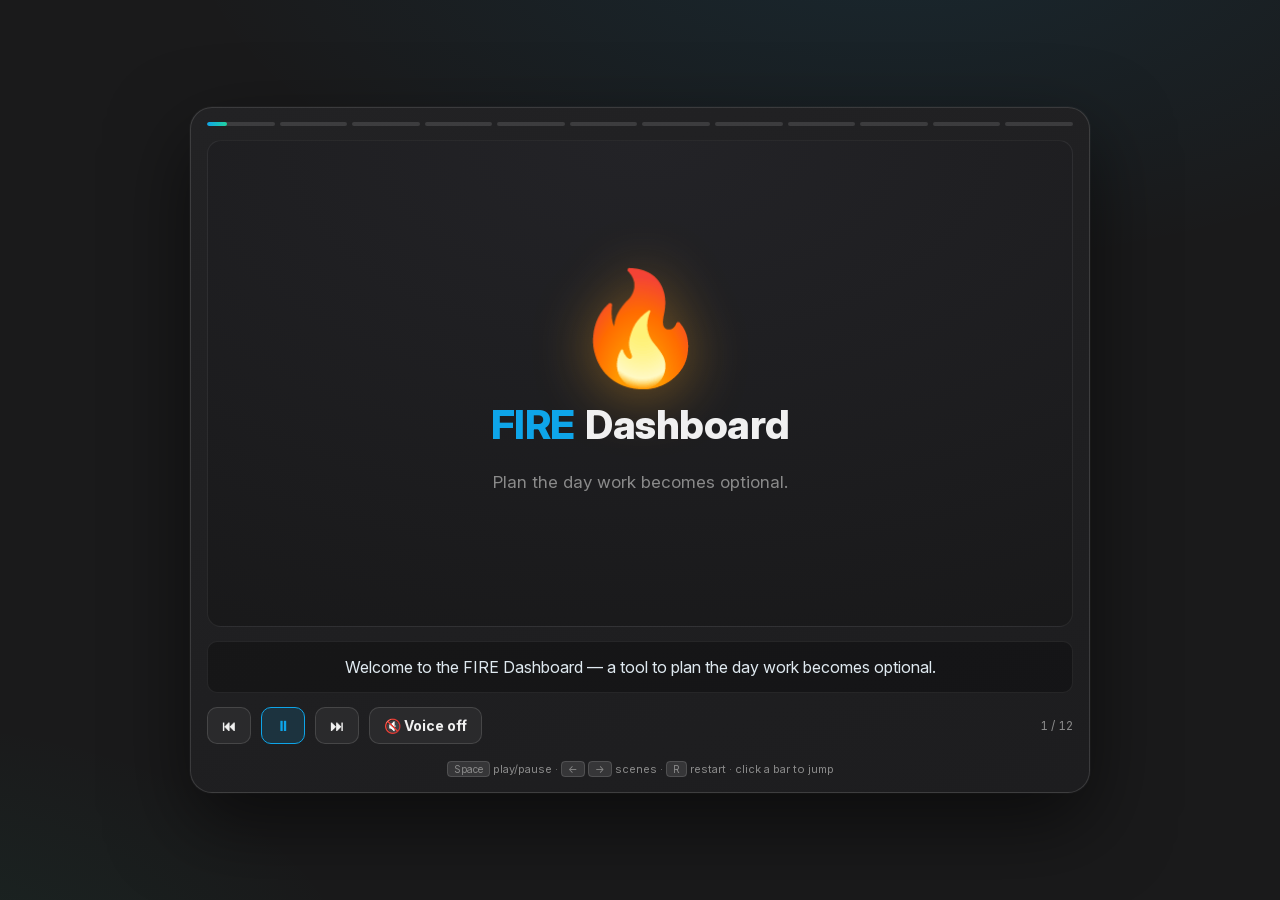
==== explainer.html @ 1a1f1760 "feat: add self-contained explainer video (explainer.html) Auto-playing, narrated walkthrough of the " ====
<!DOCTYPE html>
<html lang="en">
<head>
<meta charset="UTF-8" />
<meta name="viewport" content="width=device-width, initial-scale=1.0" />
<meta http-equiv="Content-Security-Policy"
      content="default-src 'self'; script-src 'self' 'unsafe-inline'; style-src 'self' 'unsafe-inline'; font-src 'self'; img-src 'self' data:; object-src 'none'; base-uri 'self'" />
<title>🔥 FIRE Dashboard — Explainer</title>
<style>
/* ============================================================
   FIRE Dashboard — Explainer "Video"
   Self-contained: no build, no CDN, no network. Open directly.
   ============================================================ */
@font-face {
  font-family: "Inter";
  src: url("fonts/InterVariable.woff2") format("woff2");
  font-weight: 100 900;
  font-display: swap;
}

:root{
  --bg:#1a1a1b; --panel:#222224; --panel-alt:#2a2a2c; --track:#363638;
  --text:#f0f0f0; --muted:#8a8a8a;
  --accent:#0ea5e9; --accent-dim:rgba(14,165,233,.15); --accent-glow:rgba(14,165,233,.30);
  --success:#22d3a0; --success-dim:rgba(34,211,160,.12);
  --warn:#f43f5e; --warn-dim:rgba(244,63,94,.12);
  --amber:#f5a524;
  --border:rgba(255,255,255,.07); --border-hi:rgba(255,255,255,.13);
  --sans:"Inter","Segoe UI",system-ui,-apple-system,sans-serif;
  --radius:14px;
}

*,*::before,*::after{box-sizing:border-box;margin:0;padding:0}
html,body{height:100%}
body{
  background:
    radial-gradient(1200px 600px at 70% -10%, rgba(14,165,233,.10), transparent 60%),
    radial-gradient(900px 500px at -10% 110%, rgba(34,211,160,.07), transparent 55%),
    var(--bg);
  color:var(--text); font-family:var(--sans);
  display:flex; align-items:center; justify-content:center;
  min-height:100vh; padding:24px;
  font-variant-numeric:tabular-nums;
}

/* ── Player shell ─────────────────────────────────────────── */
.player{
  width:min(900px,100%);
  background:linear-gradient(160deg,var(--panel) 0%,#1d1d1f 100%);
  border:1px solid var(--border-hi);
  border-radius:22px;
  box-shadow:0 30px 80px rgba(0,0,0,.55), 0 0 0 1px rgba(255,255,255,.03);
  overflow:hidden;
}

/* segmented story-style progress */
.segments{display:flex; gap:5px; padding:14px 16px 0}
.seg{flex:1; height:4px; border-radius:99px; background:rgba(255,255,255,.12); overflow:hidden; cursor:pointer}
.seg-fill{display:block; height:100%; width:0%; background:linear-gradient(90deg,var(--accent),var(--success)); border-radius:99px}

/* ── Stage ────────────────────────────────────────────────── */
.stage{
  position:relative;
  aspect-ratio:16/9;
  margin:14px 16px 0;
  border-radius:var(--radius);
  background:radial-gradient(120% 120% at 50% 0%, #232327 0%, #181819 100%);
  border:1px solid var(--border);
  overflow:hidden;
}
.scene{
  position:absolute; inset:0;
  display:flex; flex-direction:column; align-items:center; justify-content:center;
  gap:22px; padding:6% 8%;
  opacity:0; visibility:hidden;
  transition:opacity .5s ease;
  text-align:center;
}
.scene.active{opacity:1; visibility:visible}

.eyebrow{
  font-size:12px; font-weight:800; letter-spacing:3px; text-transform:uppercase;
  color:var(--accent);
}
.headline{font-size:clamp(22px,4.2vw,40px); font-weight:800; letter-spacing:-.5px; line-height:1.1}
.headline .hot{color:var(--accent)}
.headline .good{color:var(--success)}
.sub{font-size:clamp(13px,1.8vw,17px); color:var(--muted); max-width:34ch; line-height:1.55}

/* generic entrance animations (run only while scene is active) */
.scene.active .rise{animation:rise .7s cubic-bezier(.2,.7,.3,1) both}
.scene.active .rise.d1{animation-delay:.15s}
.scene.active .rise.d2{animation-delay:.32s}
.scene.active .rise.d3{animation-delay:.5s}
.scene.active .rise.d4{animation-delay:.68s}
.scene.active .pop{animation:pop .55s cubic-bezier(.34,1.56,.64,1) both}
.scene.active .fade{animation:fade .9s ease both}
@keyframes rise{from{opacity:0;transform:translateY(22px)}to{opacity:1;transform:none}}
@keyframes pop{from{opacity:0;transform:scale(.6)}to{opacity:1;transform:scale(1)}}
@keyframes fade{from{opacity:0}to{opacity:1}}

/* ── Title scene flame ─────────────────────────────────────── */
.flame{font-size:clamp(54px,12vw,110px); line-height:1; filter:drop-shadow(0 6px 30px rgba(245,165,36,.45))}
.scene.active .flame{animation:flicker 2.4s ease-in-out infinite}
@keyframes flicker{0%,100%{transform:translateY(0) rotate(-1deg) scale(1)}50%{transform:translateY(-5px) rotate(1.5deg) scale(1.04)}}

/* ── Formula scene ─────────────────────────────────────────── */
.formula{display:flex; align-items:center; gap:14px; flex-wrap:wrap; justify-content:center; font-weight:800}
.formula .term{
  background:var(--panel-alt); border:1px solid var(--border-hi); border-radius:12px;
  padding:14px 20px; font-size:clamp(16px,3vw,28px);
}
.formula .term.num{color:var(--text)}
.formula .term.den{color:var(--warn)}
.formula .term.res{color:var(--success); border-color:var(--success); background:var(--success-dim)}
.formula .op{font-size:clamp(20px,4vw,34px); color:var(--muted)}
.formula-note{font-size:13px;color:var(--muted)}
.formula-note b{color:var(--accent)}

/* ── Mock UI rows (inputs scene) ───────────────────────────── */
.mock{width:min(440px,90%); display:flex; flex-direction:column; gap:12px}
.mock-row{
  display:flex; align-items:center; justify-content:space-between;
  background:var(--panel); border:1px solid var(--border); border-radius:10px;
  padding:12px 15px;
}
.mock-row .lab{font-size:13px; color:var(--muted)}
.mock-row .val{
  font-weight:800; font-size:16px; color:var(--text);
  background:var(--track); padding:5px 12px; border-radius:6px;
}
.mock-row .val.acc{color:var(--accent)}

/* ── Allocation scene ──────────────────────────────────────── */
.alloc{width:min(460px,92%)}
.alloc-head{display:flex; justify-content:space-between; font-size:13px; color:var(--muted); margin-bottom:8px}
.alloc-head b{color:var(--accent)}
.alloc-bar{height:18px; border-radius:99px; background:var(--track); overflow:hidden; display:flex}
.alloc-bar .invest{height:100%; background:linear-gradient(90deg,#0ea5e9,#38bdf8); width:0}
.alloc-bar .save{height:100%; background:#3f6b5f; flex:1}
.scene.active .alloc-bar .invest{animation:grow-invest 1.1s .25s cubic-bezier(.2,.7,.3,1) both}
@keyframes grow-invest{from{width:0}to{width:80%}}
.blend{margin-top:14px; font-size:15px; color:var(--muted)}
.blend b{color:var(--accent); font-weight:800; font-size:19px}

/* ── Projection chart scene ────────────────────────────────── */
.chartwrap{width:min(560px,94%)}
.chartwrap svg{width:100%; height:auto; display:block}
.fi-line{stroke:var(--muted); stroke-width:1.5; stroke-dasharray:5 5; opacity:.7}
.fi-label{fill:var(--muted); font-size:11px; font-family:var(--sans); font-weight:600}
.curve{fill:none; stroke:var(--accent); stroke-width:3.5; stroke-linecap:round; stroke-linejoin:round;
  filter:drop-shadow(0 0 6px var(--accent-glow));
  stroke-dasharray:760; stroke-dashoffset:760}
.scene.active .curve{animation:draw 3s .3s ease-out forwards}
@keyframes draw{to{stroke-dashoffset:0}}
.area{fill:url(#areaGrad); opacity:0}
.scene.active .area{animation:fade 1.2s 2.4s ease both}
.cross{opacity:0; transform-box:fill-box; transform-origin:center}
.scene.active .cross{animation:pop .6s 2.55s cubic-bezier(.34,1.56,.64,1) both}
.cross-label{opacity:0}
.scene.active .cross-label{animation:rise .6s 2.8s ease both}
.axis{stroke:var(--border-hi); stroke-width:1}
.axis-txt{fill:var(--muted); font-size:10px; font-family:var(--sans)}

/* ── Gauge scene ───────────────────────────────────────────── */
.gauge-wrap{width:min(360px,80%); text-align:center}
.gauge-wrap svg{width:100%; height:auto; overflow:visible}
.g-track{fill:none; stroke:var(--track); stroke-width:12; stroke-linecap:round}
.g-zone{fill:none; stroke-width:12; stroke-linecap:butt}
.g-needle{transform-box:view-box; transform-origin:100px 100px; transform:rotate(-90deg)}
.scene.active .g-needle{animation:sweep 1.6s .4s cubic-bezier(.34,1.2,.64,1) both}
@keyframes sweep{from{transform:rotate(-90deg)}to{transform:rotate(50deg)}}
.g-poly{fill:var(--text); filter:drop-shadow(0 1px 3px rgba(0,0,0,.7))}
.g-hub{fill:var(--panel-alt); stroke:var(--border-hi); stroke-width:1.5}
.g-pct{font-size:30px; font-weight:800; color:var(--success); margin-top:-6px}

/* ── Milestones scene ──────────────────────────────────────── */
.ladder{width:min(440px,92%); display:flex; flex-direction:column; gap:9px}
.rung{
  display:flex; align-items:center; gap:12px;
  background:var(--panel); border:1px solid var(--border); border-radius:9px;
  padding:10px 14px; opacity:.45;
}
.rung .dot{width:18px; height:18px; border-radius:50%; border:2px solid var(--track);
  display:flex; align-items:center; justify-content:center; font-size:10px; color:transparent; flex-shrink:0}
.rung .ico{font-size:16px}
.rung .nm{flex:1; text-align:left; font-size:13.5px; font-weight:600; color:var(--muted)}
.rung .th{font-size:12px; color:var(--muted)}
.scene.active .rung{animation:light .5s ease both}
.scene.active .rung.r0{animation-delay:.2s}
.scene.active .rung.r1{animation-delay:.55s}
.scene.active .rung.r2{animation-delay:.9s}
.scene.active .rung.r3{animation-delay:1.25s}
.scene.active .rung.r4{animation-delay:1.6s}
.scene.active .rung.r5{animation-delay:1.95s}
@keyframes light{
  from{opacity:.45; transform:translateX(-12px)}
  to{opacity:1; transform:none;
     border-color:var(--success); background:var(--success-dim)}
}
.scene.active .rung{border-color:var(--success); background:var(--success-dim); opacity:1}
.scene.active .rung .dot{border-color:var(--success); background:var(--success); color:#0f2820; font-weight:800}
.scene.active .rung .nm,.scene.active .rung .th{color:var(--success)}

/* ── Privacy scene chips ───────────────────────────────────── */
.chips{display:flex; gap:12px; flex-wrap:wrap; justify-content:center}
.chip{
  display:flex; align-items:center; gap:8px;
  background:var(--panel); border:1px solid var(--border-hi); border-radius:99px;
  padding:10px 18px; font-size:14px; font-weight:600;
}
.chip .ci{font-size:18px}

/* ── Toggle pills (real/nominal, tax) ──────────────────────── */
.pills{display:flex; gap:10px; flex-wrap:wrap; justify-content:center}
.pill{background:var(--track); color:var(--muted); border:1px solid var(--border-hi);
  border-radius:99px; padding:9px 18px; font-size:14px; font-weight:600}
.pill.on{background:var(--accent); color:#fff; border-color:var(--accent); box-shadow:0 2px 12px var(--accent-glow)}
.pill.warn-on{background:var(--amber); color:#1a1a1b; border-color:var(--amber)}

/* ── Outro CTA ─────────────────────────────────────────────── */
.cta{
  display:inline-flex; align-items:center; gap:10px;
  background:linear-gradient(90deg,var(--accent),var(--success));
  color:#06202b; font-weight:800; font-size:16px;
  padding:13px 26px; border-radius:99px;
  box-shadow:0 8px 30px var(--accent-glow);
}

/* ── Subtitle + controls ───────────────────────────────────── */
.caption{
  min-height:52px;
  margin:14px 16px 0;
  display:flex; align-items:center; justify-content:center; text-align:center;
  font-size:clamp(13px,1.7vw,16px); line-height:1.5; color:#dfe9f0;
  background:rgba(0,0,0,.28); border:1px solid var(--border);
  border-radius:10px; padding:11px 18px;
}
.controls{
  display:flex; align-items:center; gap:10px;
  padding:14px 16px 18px;
}
.btn{
  background:var(--panel-alt); border:1px solid var(--border-hi); color:var(--text);
  border-radius:10px; padding:9px 14px; font-size:14px; font-weight:700;
  cursor:pointer; transition:border-color .15s, color .15s, background .15s;
  font-family:var(--sans);
}
.btn:hover{border-color:var(--accent); color:var(--accent)}
.btn.primary{background:var(--accent-dim); border-color:var(--accent); color:var(--accent)}
.btn-icon{min-width:42px; text-align:center}
.spacer{flex:1}
.scene-counter{font-size:12px; color:var(--muted); font-variant-numeric:tabular-nums}
.hint{font-size:11px; color:var(--muted); text-align:center; padding:0 16px 16px}
.hint kbd{background:var(--track); border:1px solid var(--border-hi); border-radius:4px; padding:1px 6px; font-family:var(--sans); font-size:10px}

/* ── Replay overlay ────────────────────────────────────────── */
.replay{
  position:absolute; inset:0; display:none;
  flex-direction:column; align-items:center; justify-content:center; gap:16px;
  background:rgba(15,18,22,.78); backdrop-filter:blur(4px); z-index:20;
}
.replay.show{display:flex}
.replay .rb{
  background:var(--accent); color:#06202b; border:none; cursor:pointer;
  font-weight:800; font-size:16px; padding:14px 28px; border-radius:99px;
  font-family:var(--sans);
}

@media (prefers-reduced-motion: reduce){
  *{animation-duration:.001s!important; animation-delay:0s!important}
}
</style>
</head>
<body>

<div class="player" id="player">

  <!-- segmented progress (one per scene) -->
  <div class="segments" id="segments"></div>

  <!-- stage -->
  <div class="stage" id="stage">

    <!-- 0 · Title -->
    <section class="scene" data-dur="4500">
      <div class="flame">🔥</div>
      <div class="headline rise"><span class="hot">FIRE</span> Dashboard</div>
      <div class="sub rise d1">Plan the day work becomes optional.</div>
    </section>

    <!-- 1 · What is FIRE -->
    <section class="scene" data-dur="7500">
      <div class="eyebrow rise">The idea</div>
      <div class="headline rise d1">Financial Independence,<br><span class="good">Retire Early</span></div>
      <div class="sub rise d2">Build a pot of money big enough that its returns cover your living costs — forever. Then a paycheck becomes a choice, not a need.</div>
    </section>

    <!-- 2 · The formula -->
    <section class="scene" data-dur="9000">
      <div class="eyebrow rise">The one number that matters</div>
      <div class="formula">
        <span class="term den pop">€30,000<br><small style="font-size:.5em;color:var(--muted);font-weight:600">yearly spending</small></span>
        <span class="op rise d1">÷</span>
        <span class="term den pop" style="animation-delay:.2s">4%<br><small style="font-size:.5em;color:var(--muted);font-weight:600">withdrawal rate</small></span>
        <span class="op rise d2">=</span>
        <span class="term res pop" style="animation-delay:.5s">€750,000<br><small style="font-size:.5em;color:var(--success);font-weight:600;opacity:.8">your FI number</small></span>
      </div>
      <div class="formula-note rise d3">The classic <b>4% rule</b>: your target is just 25× what you spend in a year.</div>
    </section>

    <!-- 3 · Your inputs -->
    <section class="scene" data-dur="8000">
      <div class="eyebrow rise">Start with your reality</div>
      <div class="mock">
        <div class="mock-row rise">  <span class="lab">💰 Current Portfolio</span> <span class="val acc">€50,000</span></div>
        <div class="mock-row rise d1"><span class="lab">💵 Yearly Net Income</span> <span class="val">€60,000</span></div>
        <div class="mock-row rise d2"><span class="lab">🛒 Yearly Spending</span>   <span class="val">€30,000</span></div>
        <div class="mock-row rise d3"><span class="lab">🎂 Current Age</span>       <span class="val">30</span></div>
      </div>
      <div class="sub rise d4">Type any value and the whole dashboard recalculates instantly — no buttons.</div>
    </section>

    <!-- 4 · Returns & allocation -->
    <section class="scene" data-dur="7500">
      <div class="eyebrow rise">How your money grows</div>
      <div class="alloc">
        <div class="alloc-head rise d1"><span>📈 Invested <b>80%</b> · 7%</span><span>🏦 Savings 20% · 2%</span></div>
        <div class="alloc-bar"><span class="invest"></span><span class="save"></span></div>
        <div class="blend rise d2">≈ <b>6.0%</b> blended return</div>
      </div>
      <div class="sub rise d3">Split your money between growth investments and safer savings — the dashboard blends both into one realistic rate.</div>
    </section>

    <!-- 5 · Projection chart -->
    <section class="scene" data-dur="9000">
      <div class="eyebrow rise">Watch it compound</div>
      <div class="chartwrap">
        <svg viewBox="0 0 560 270" role="img" aria-label="Portfolio growth crossing the FI target">
          <defs>
            <linearGradient id="areaGrad" x1="0" y1="0" x2="0" y2="1">
              <stop offset="0%" stop-color="rgba(14,165,233,.35)"/>
              <stop offset="100%" stop-color="rgba(14,165,233,0)"/>
            </linearGradient>
          </defs>
          <!-- axes -->
          <line class="axis" x1="40" y1="230" x2="540" y2="230"/>
          <line class="axis" x1="40" y1="20"  x2="40"  y2="230"/>
          <text class="axis-txt" x="40"  y="248">today</text>
          <text class="axis-txt" x="495" y="248">~14 yrs</text>
          <!-- FI target line -->
          <line class="fi-line" x1="40" y1="80" x2="540" y2="80"/>
          <text class="fi-label" x="44" y="73">🎯 FI target · €750k</text>
          <!-- area under curve -->
          <path class="area" d="M40 218 L110 205 L180 185 L250 156 L320 118 L362 80 L430 48 L540 22 L540 230 L40 230 Z"/>
          <!-- growth curve -->
          <path class="curve" d="M40 218 L110 205 L180 185 L250 156 L320 118 L362 80 L430 48 L540 22"/>
          <!-- crossover marker at FI line -->
          <circle class="cross" cx="362" cy="80" r="8" fill="var(--success)" stroke="#0f2820" stroke-width="2"/>
          <g class="cross-label">
            <rect x="312" y="36" width="100" height="26" rx="13" fill="var(--success-dim)" stroke="var(--success)"/>
            <text x="362" y="53" text-anchor="middle" fill="var(--success)" font-size="13" font-weight="800" font-family="var(--sans)">🎉 FIRE!</text>
          </g>
        </svg>
      </div>
      <div class="sub rise d2">Your portfolio (blue) climbs until it crosses the FI target (dashed) — that crossing point is your <b>Years to FIRE</b>.</div>
    </section>

    <!-- 6 · Nominal vs Real -->
    <section class="scene" data-dur="7000">
      <div class="eyebrow rise">Two honest lenses</div>
      <div class="pills rise d1">
        <span class="pill on">Nominal</span>
        <span class="pill">Real Terms</span>
      </div>
      <div class="headline rise d2" style="font-size:clamp(18px,3vw,28px)">Inflation, handled.</div>
      <div class="sub rise d3"><b>Nominal</b> shows raw future euros. <b>Real Terms</b> strips out inflation so every number is in today's purchasing power — lower, but more honest.</div>
    </section>

    <!-- 7 · Tax -->
    <section class="scene" data-dur="7000">
      <div class="eyebrow rise">Don't forget the taxman</div>
      <div class="pills rise d1">
        <span class="pill">None</span>
        <span class="pill warn-on">Box 3 (NL)</span>
        <span class="pill">Custom %</span>
      </div>
      <div class="sub rise d2">Model the drag of wealth tax. The built-in <b>Dutch Box 3 (2026)</b> applies 36% on a deemed return above €59,357 — or set your own custom rate. You see the yearly bill instantly.</div>
    </section>

    <!-- 8 · Readiness gauge -->
    <section class="scene" data-dur="7000">
      <div class="eyebrow rise">Am I there yet?</div>
      <div class="gauge-wrap">
        <svg viewBox="0 0 200 120">
          <path class="g-track" d="M20 100 A80 80 0 0 1 180 100"/>
          <path class="g-zone" stroke="#f43f5e" d="M20 100 A80 80 0 0 1 180 100" stroke-dasharray="82.9 1000"/>
          <path class="g-zone" stroke="#f5a524" d="M20 100 A80 80 0 0 1 180 100" stroke-dasharray="118.1 1000" stroke-dashoffset="-82.9"/>
          <path class="g-zone" stroke="#22d3a0" d="M20 100 A80 80 0 0 1 180 100" stroke-dasharray="50.3 1000" stroke-dashoffset="-201.1"/>
          <g class="g-needle"><polygon class="g-poly" points="96,100 104,100 100,30"/></g>
          <circle class="g-hub" cx="100" cy="100" r="7"/>
        </svg>
        <div class="g-pct rise d2">78%</div>
      </div>
      <div class="sub rise d3">A speedometer for your retirement readiness — how close your pot is to the finish line, red to green at a glance.</div>
    </section>

    <!-- 9 · Milestones -->
    <section class="scene" data-dur="9000">
      <div class="eyebrow rise">Celebrate the journey</div>
      <div class="ladder">
        <div class="rung r0"><span class="dot">✓</span><span class="ico">🏁</span><span class="nm">First €100k</span><span class="th">€100,000</span></div>
        <div class="rung r1"><span class="dot">✓</span><span class="ico">🌊</span><span class="nm">Coast FI</span><span class="th">compounds to goal</span></div>
        <div class="rung r2"><span class="dot">✓</span><span class="ico">☕</span><span class="nm">Barista FI</span><span class="th">50%</span></div>
        <div class="rung r3"><span class="dot">✓</span><span class="ico">🥗</span><span class="nm">Lean FI</span><span class="th">70%</span></div>
        <div class="rung r4"><span class="dot">✓</span><span class="ico">🔥</span><span class="nm">Full FIRE</span><span class="th">100%</span></div>
        <div class="rung r5"><span class="dot">✓</span><span class="ico">🍔</span><span class="nm">Fat FIRE</span><span class="th">150%</span></div>
      </div>
    </section>

    <!-- 10 · Privacy & save -->
    <section class="scene" data-dur="7000">
      <div class="eyebrow rise">Yours alone</div>
      <div class="chips">
        <span class="chip rise">  <span class="ci">💾</span> Auto-saved locally</span>
        <span class="chip rise d1"><span class="ci">🔒</span> Never uploaded</span>
        <span class="chip rise d2"><span class="ci">⬇⬆</span> Export &amp; Import</span>
      </div>
      <div class="sub rise d3">Everything stays in your browser — no account, no server. Share a scenario as a file, or wipe it all with one Reset.</div>
    </section>

    <!-- 11 · Outro -->
    <section class="scene" data-dur="6000">
      <div class="flame">🔥</div>
      <div class="headline rise d1">Find <span class="good">your</span> number.</div>
      <div class="sub rise d2">Open <b>index.html</b>, plug in your life, and see the day you reach financial independence.</div>
      <div class="cta rise d3">Start planning →</div>
    </section>

    <!-- replay -->
    <div class="replay" id="replay">
      <div style="font-size:46px">🔥</div>
      <button class="rb" id="replayBtn">↻ Watch again</button>
    </div>
  </div>

  <!-- subtitle -->
  <div class="caption" id="caption"></div>

  <!-- controls -->
  <div class="controls">
    <button class="btn btn-icon" id="prevBtn" title="Previous (←)">⏮</button>
    <button class="btn primary btn-icon" id="playBtn" title="Play / Pause (Space)">⏸</button>
    <button class="btn btn-icon" id="nextBtn" title="Next (→)">⏭</button>
    <button class="btn" id="voiceBtn" title="Narrate aloud">🔇 Voice off</button>
    <div class="spacer"></div>
    <span class="scene-counter" id="counter">1 / 12</span>
  </div>
  <div class="hint">
    <kbd>Space</kbd> play/pause · <kbd>←</kbd> <kbd>→</kbd> scenes · <kbd>R</kbd> restart · click a bar to jump
  </div>
</div>

<script>
(() => {
  "use strict";

  // Subtitle narration text, one per scene (kept in sync with DOM order).
  const NARRATION = [
    "Welcome to the FIRE Dashboard — a tool to plan the day work becomes optional.",
    "FIRE means Financial Independence, Retire Early. Grow a pot big enough that its returns cover your living costs, and a paycheck becomes a choice.",
    "It all rests on one number. Take what you spend in a year, divide by a safe withdrawal rate — usually four percent — and you get your FI number. That's just twenty-five times your annual spending.",
    "Start with your reality: your current portfolio, your yearly income, your spending, and your age. Change any value and everything recalculates instantly.",
    "Decide how your money grows. Split it between higher-return investments and safer savings, and the dashboard blends both into one realistic rate.",
    "Then watch compounding do the work. Your portfolio climbs year after year until it crosses the FI target — and that crossing point is your years to FIRE.",
    "Every number comes in two honest lenses. Nominal shows raw future euros; Real Terms strips out inflation, so you see today's true purchasing power.",
    "Taxes slow you down, so model them. Use the built-in Dutch Box 3 rules for 2026, or set your own custom rate, and see the yearly bill at once.",
    "A speedometer shows your retirement readiness — how close your pot is to the finish line, from red to green at a glance.",
    "And the journey is full of milestones: your first hundred thousand, Coast FI, Barista, Lean, Full FIRE, and beyond. Each lights up as you reach it.",
    "Your data is yours alone. It auto-saves in your browser, never uploaded anywhere. Export a scenario to a file, or wipe everything with one reset.",
    "That's it. Open index dot H-T-M-L, plug in your life, and find the day you reach financial independence."
  ];

  const scenes   = Array.from(document.querySelectorAll('.scene'));
  const stage    = document.getElementById('stage');
  const segWrap  = document.getElementById('segments');
  const caption  = document.getElementById('caption');
  const counter  = document.getElementById('counter');
  const playBtn  = document.getElementById('playBtn');
  const prevBtn  = document.getElementById('prevBtn');
  const nextBtn  = document.getElementById('nextBtn');
  const voiceBtn = document.getElementById('voiceBtn');
  const replay   = document.getElementById('replay');
  const replayBtn= document.getElementById('replayBtn');

  const N = scenes.length;
  const durations = scenes.map(s => parseInt(s.dataset.dur, 10) || 6000);

  // Build segmented progress bars
  const fills = scenes.map((_, i) => {
    const seg = document.createElement('div');
    seg.className = 'seg';
    const f = document.createElement('span');
    f.className = 'seg-fill';
    seg.appendChild(f);
    seg.addEventListener('click', () => { go(i); });
    segWrap.appendChild(seg);
    return f;
  });

  // ── State ──────────────────────────────────────────────────
  let idx = 0;
  let playing = true;
  let elapsed = 0;          // ms elapsed in current scene
  let last = 0;             // last rAF timestamp
  let raf = null;
  let voice = false;
  let ended = false;

  const speech = window.speechSynthesis || null;

  function speak(i){
    if (!voice || !speech) return;
    try {
      speech.cancel();
      const u = new SpeechSynthesisUtterance(NARRATION[i] || '');
      u.rate = 1.0; u.pitch = 1.0; u.lang = 'en-US';
      speech.speak(u);
    } catch (_) { /* TTS unavailable — silent fallback */ }
  }

  function paintProgress(){
    fills.forEach((f, i) => {
      f.style.width = i < idx ? '100%'
                    : i > idx ? '0%'
                    : Math.min(elapsed / durations[idx], 1) * 100 + '%';
    });
  }

  function activate(i){
    scenes.forEach((s, k) => s.classList.toggle('active', k === i));
    // restart CSS animations of the now-active scene
    const s = scenes[i];
    s.classList.remove('active');
    void s.offsetWidth;       // force reflow
    s.classList.add('active');
    caption.textContent = NARRATION[i] || '';
    counter.textContent = (i + 1) + ' / ' + N;
  }

  function go(i){
    idx = Math.max(0, Math.min(N - 1, i));
    elapsed = 0;
    ended = false;
    replay.classList.remove('show');
    activate(idx);
    paintProgress();
    speak(idx);
    if (!playing) setPlaying(true);
  }

  function finish(){
    playing = false;
    ended = true;
    playBtn.textContent = '▶';
    replay.classList.add('show');
    if (speech) speech.cancel();
  }

  function tick(now){
    if (!playing) return;
    if (!last) last = now;
    elapsed += now - last;
    last = now;
    paintProgress();
    if (elapsed >= durations[idx]) {
      if (idx >= N - 1) { fills[idx].style.width = '100%'; finish(); return; }
      idx++; elapsed = 0; activate(idx); speak(idx);
    }
    raf = requestAnimationFrame(tick);
  }

  function setPlaying(p){
    playing = p;
    playBtn.textContent = p ? '⏸' : '▶';
    if (p){
      if (ended){ go(0); return; }
      last = 0;
      raf = requestAnimationFrame(tick);
      // resume speech for the current scene
      if (voice && speech && !speech.speaking) speak(idx);
    } else {
      if (raf) cancelAnimationFrame(raf);
      if (speech) speech.cancel();
    }
  }

  // ── Controls ───────────────────────────────────────────────
  playBtn.addEventListener('click', () => setPlaying(!playing));
  nextBtn.addEventListener('click', () => go(idx + 1));
  prevBtn.addEventListener('click', () => go(idx - 1));
  replayBtn.addEventListener('click', () => go(0));
  voiceBtn.addEventListener('click', () => {
    voice = !voice;
    voiceBtn.textContent = voice ? '🔊 Voice on' : '🔇 Voice off';
    if (voice) speak(idx); else if (speech) speech.cancel();
  });

  document.addEventListener('keydown', (e) => {
    if (e.code === 'Space'){ e.preventDefault(); setPlaying(!playing); }
    else if (e.code === 'ArrowRight') go(idx + 1);
    else if (e.code === 'ArrowLeft')  go(idx - 1);
    else if (e.key === 'r' || e.key === 'R') go(0);
  });

  // stop speech when leaving the page
  window.addEventListener('beforeunload', () => { if (speech) speech.cancel(); });

  // ── Boot ───────────────────────────────────────────────────
  activate(0);
  paintProgress();
  raf = requestAnimationFrame(tick);
})();
</script>
</body>
</html>
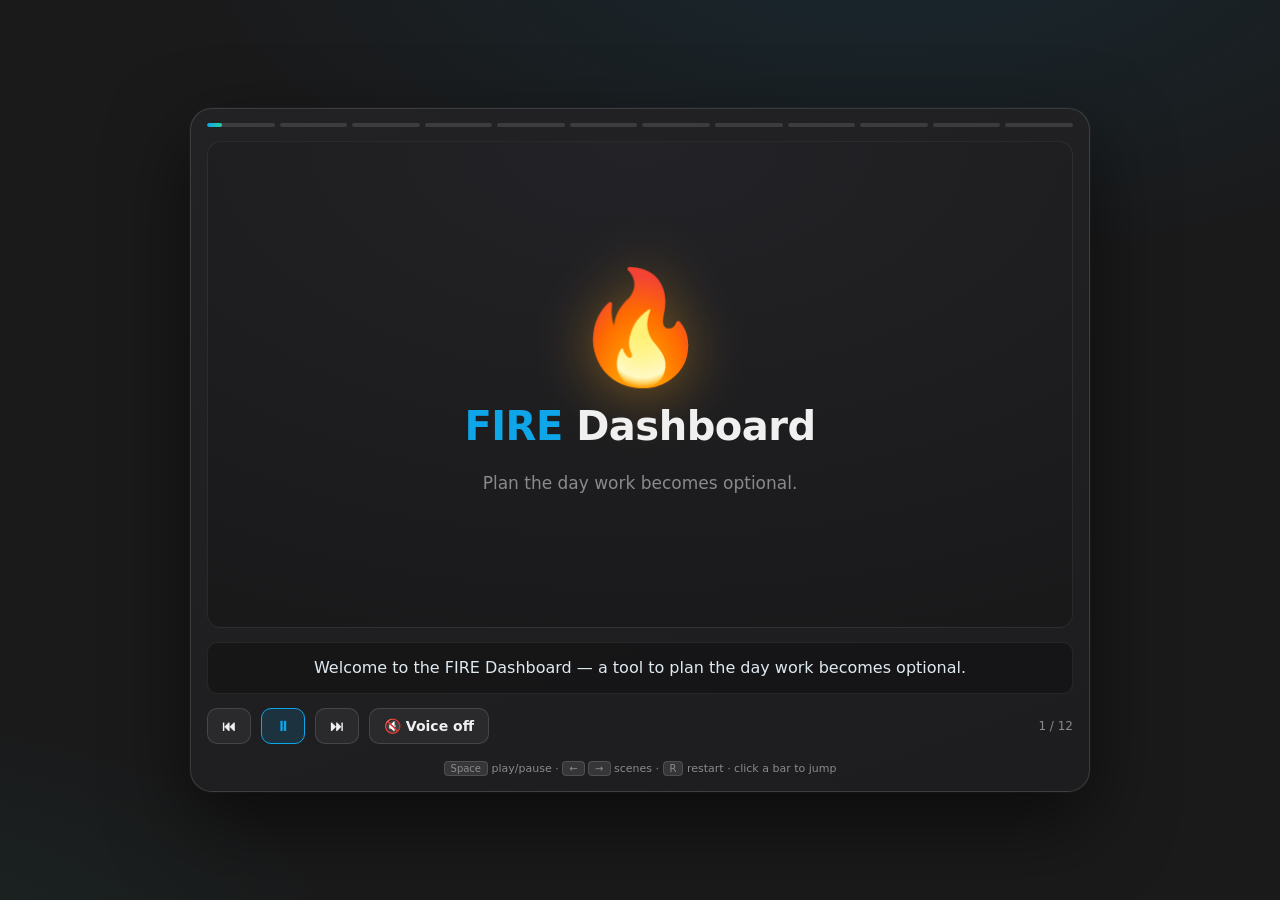
==== commit 05fd3479: "refactor(html): extract explainer.html inline style/script + index.html nav-map explainer.html (627 " ====
--- a/explainer.html
+++ b/explainer.html
@@ -4,273 +4,9 @@
 <meta charset="UTF-8" />
 <meta name="viewport" content="width=device-width, initial-scale=1.0" />
 <meta http-equiv="Content-Security-Policy"
-      content="default-src 'self'; script-src 'self' 'unsafe-inline'; style-src 'self' 'unsafe-inline'; font-src 'self'; img-src 'self' data:; object-src 'none'; base-uri 'self'" />
+      content="default-src 'self'; script-src 'self'; style-src 'self' 'unsafe-inline'; font-src 'self'; img-src 'self' data:; object-src 'none'; base-uri 'self'" />
 <title>🔥 FIRE Dashboard — Explainer</title>
-<style>
-/* ============================================================
-   FIRE Dashboard — Explainer "Video"
-   Self-contained: no build, no CDN, no network. Open directly.
-   ============================================================ */
-@font-face {
-  font-family: "Inter";
-  src: url("fonts/InterVariable.woff2") format("woff2");
-  font-weight: 100 900;
-  font-display: swap;
-}
-
-:root{
-  --bg:#1a1a1b; --panel:#222224; --panel-alt:#2a2a2c; --track:#363638;
-  --text:#f0f0f0; --muted:#8a8a8a;
-  --accent:#0ea5e9; --accent-dim:rgba(14,165,233,.15); --accent-glow:rgba(14,165,233,.30);
-  --success:#22d3a0; --success-dim:rgba(34,211,160,.12);
-  --warn:#f43f5e; --warn-dim:rgba(244,63,94,.12);
-  --amber:#f5a524;
-  --border:rgba(255,255,255,.07); --border-hi:rgba(255,255,255,.13);
-  --sans:"Inter","Segoe UI",system-ui,-apple-system,sans-serif;
-  --radius:14px;
-}
-
-*,*::before,*::after{box-sizing:border-box;margin:0;padding:0}
-html,body{height:100%}
-body{
-  background:
-    radial-gradient(1200px 600px at 70% -10%, rgba(14,165,233,.10), transparent 60%),
-    radial-gradient(900px 500px at -10% 110%, rgba(34,211,160,.07), transparent 55%),
-    var(--bg);
-  color:var(--text); font-family:var(--sans);
-  display:flex; align-items:center; justify-content:center;
-  min-height:100vh; padding:24px;
-  font-variant-numeric:tabular-nums;
-}
-
-/* ── Player shell ─────────────────────────────────────────── */
-.player{
-  width:min(900px,100%);
-  background:linear-gradient(160deg,var(--panel) 0%,#1d1d1f 100%);
-  border:1px solid var(--border-hi);
-  border-radius:22px;
-  box-shadow:0 30px 80px rgba(0,0,0,.55), 0 0 0 1px rgba(255,255,255,.03);
-  overflow:hidden;
-}
-
-/* segmented story-style progress */
-.segments{display:flex; gap:5px; padding:14px 16px 0}
-.seg{flex:1; height:4px; border-radius:99px; background:rgba(255,255,255,.12); overflow:hidden; cursor:pointer}
-.seg-fill{display:block; height:100%; width:0%; background:linear-gradient(90deg,var(--accent),var(--success)); border-radius:99px}
-
-/* ── Stage ────────────────────────────────────────────────── */
-.stage{
-  position:relative;
-  aspect-ratio:16/9;
-  margin:14px 16px 0;
-  border-radius:var(--radius);
-  background:radial-gradient(120% 120% at 50% 0%, #232327 0%, #181819 100%);
-  border:1px solid var(--border);
-  overflow:hidden;
-}
-.scene{
-  position:absolute; inset:0;
-  display:flex; flex-direction:column; align-items:center; justify-content:center;
-  gap:22px; padding:6% 8%;
-  opacity:0; visibility:hidden;
-  transition:opacity .5s ease;
-  text-align:center;
-}
-.scene.active{opacity:1; visibility:visible}
-
-.eyebrow{
-  font-size:12px; font-weight:800; letter-spacing:3px; text-transform:uppercase;
-  color:var(--accent);
-}
-.headline{font-size:clamp(22px,4.2vw,40px); font-weight:800; letter-spacing:-.5px; line-height:1.1}
-.headline .hot{color:var(--accent)}
-.headline .good{color:var(--success)}
-.sub{font-size:clamp(13px,1.8vw,17px); color:var(--muted); max-width:34ch; line-height:1.55}
-
-/* generic entrance animations (run only while scene is active) */
-.scene.active .rise{animation:rise .7s cubic-bezier(.2,.7,.3,1) both}
-.scene.active .rise.d1{animation-delay:.15s}
-.scene.active .rise.d2{animation-delay:.32s}
-.scene.active .rise.d3{animation-delay:.5s}
-.scene.active .rise.d4{animation-delay:.68s}
-.scene.active .pop{animation:pop .55s cubic-bezier(.34,1.56,.64,1) both}
-.scene.active .fade{animation:fade .9s ease both}
-@keyframes rise{from{opacity:0;transform:translateY(22px)}to{opacity:1;transform:none}}
-@keyframes pop{from{opacity:0;transform:scale(.6)}to{opacity:1;transform:scale(1)}}
-@keyframes fade{from{opacity:0}to{opacity:1}}
-
-/* ── Title scene flame ─────────────────────────────────────── */
-.flame{font-size:clamp(54px,12vw,110px); line-height:1; filter:drop-shadow(0 6px 30px rgba(245,165,36,.45))}
-.scene.active .flame{animation:flicker 2.4s ease-in-out infinite}
-@keyframes flicker{0%,100%{transform:translateY(0) rotate(-1deg) scale(1)}50%{transform:translateY(-5px) rotate(1.5deg) scale(1.04)}}
-
-/* ── Formula scene ─────────────────────────────────────────── */
-.formula{display:flex; align-items:center; gap:14px; flex-wrap:wrap; justify-content:center; font-weight:800}
-.formula .term{
-  background:var(--panel-alt); border:1px solid var(--border-hi); border-radius:12px;
-  padding:14px 20px; font-size:clamp(16px,3vw,28px);
-}
-.formula .term.num{color:var(--text)}
-.formula .term.den{color:var(--warn)}
-.formula .term.res{color:var(--success); border-color:var(--success); background:var(--success-dim)}
-.formula .op{font-size:clamp(20px,4vw,34px); color:var(--muted)}
-.formula-note{font-size:13px;color:var(--muted)}
-.formula-note b{color:var(--accent)}
-
-/* ── Mock UI rows (inputs scene) ───────────────────────────── */
-.mock{width:min(440px,90%); display:flex; flex-direction:column; gap:12px}
-.mock-row{
-  display:flex; align-items:center; justify-content:space-between;
-  background:var(--panel); border:1px solid var(--border); border-radius:10px;
-  padding:12px 15px;
-}
-.mock-row .lab{font-size:13px; color:var(--muted)}
-.mock-row .val{
-  font-weight:800; font-size:16px; color:var(--text);
-  background:var(--track); padding:5px 12px; border-radius:6px;
-}
-.mock-row .val.acc{color:var(--accent)}
-
-/* ── Allocation scene ──────────────────────────────────────── */
-.alloc{width:min(460px,92%)}
-.alloc-head{display:flex; justify-content:space-between; font-size:13px; color:var(--muted); margin-bottom:8px}
-.alloc-head b{color:var(--accent)}
-.alloc-bar{height:18px; border-radius:99px; background:var(--track); overflow:hidden; display:flex}
-.alloc-bar .invest{height:100%; background:linear-gradient(90deg,#0ea5e9,#38bdf8); width:0}
-.alloc-bar .save{height:100%; background:#3f6b5f; flex:1}
-.scene.active .alloc-bar .invest{animation:grow-invest 1.1s .25s cubic-bezier(.2,.7,.3,1) both}
-@keyframes grow-invest{from{width:0}to{width:80%}}
-.blend{margin-top:14px; font-size:15px; color:var(--muted)}
-.blend b{color:var(--accent); font-weight:800; font-size:19px}
-
-/* ── Projection chart scene ────────────────────────────────── */
-.chartwrap{width:min(560px,94%)}
-.chartwrap svg{width:100%; height:auto; display:block}
-.fi-line{stroke:var(--muted); stroke-width:1.5; stroke-dasharray:5 5; opacity:.7}
-.fi-label{fill:var(--muted); font-size:11px; font-family:var(--sans); font-weight:600}
-.curve{fill:none; stroke:var(--accent); stroke-width:3.5; stroke-linecap:round; stroke-linejoin:round;
-  filter:drop-shadow(0 0 6px var(--accent-glow));
-  stroke-dasharray:760; stroke-dashoffset:760}
-.scene.active .curve{animation:draw 3s .3s ease-out forwards}
-@keyframes draw{to{stroke-dashoffset:0}}
-.area{fill:url(#areaGrad); opacity:0}
-.scene.active .area{animation:fade 1.2s 2.4s ease both}
-.cross{opacity:0; transform-box:fill-box; transform-origin:center}
-.scene.active .cross{animation:pop .6s 2.55s cubic-bezier(.34,1.56,.64,1) both}
-.cross-label{opacity:0}
-.scene.active .cross-label{animation:rise .6s 2.8s ease both}
-.axis{stroke:var(--border-hi); stroke-width:1}
-.axis-txt{fill:var(--muted); font-size:10px; font-family:var(--sans)}
-
-/* ── Gauge scene ───────────────────────────────────────────── */
-.gauge-wrap{width:min(360px,80%); text-align:center}
-.gauge-wrap svg{width:100%; height:auto; overflow:visible}
-.g-track{fill:none; stroke:var(--track); stroke-width:12; stroke-linecap:round}
-.g-zone{fill:none; stroke-width:12; stroke-linecap:butt}
-.g-needle{transform-box:view-box; transform-origin:100px 100px; transform:rotate(-90deg)}
-.scene.active .g-needle{animation:sweep 1.6s .4s cubic-bezier(.34,1.2,.64,1) both}
-@keyframes sweep{from{transform:rotate(-90deg)}to{transform:rotate(50deg)}}
-.g-poly{fill:var(--text); filter:drop-shadow(0 1px 3px rgba(0,0,0,.7))}
-.g-hub{fill:var(--panel-alt); stroke:var(--border-hi); stroke-width:1.5}
-.g-pct{font-size:30px; font-weight:800; color:var(--success); margin-top:-6px}
-
-/* ── Milestones scene ──────────────────────────────────────── */
-.ladder{width:min(440px,92%); display:flex; flex-direction:column; gap:9px}
-.rung{
-  display:flex; align-items:center; gap:12px;
-  background:var(--panel); border:1px solid var(--border); border-radius:9px;
-  padding:10px 14px; opacity:.45;
-}
-.rung .dot{width:18px; height:18px; border-radius:50%; border:2px solid var(--track);
-  display:flex; align-items:center; justify-content:center; font-size:10px; color:transparent; flex-shrink:0}
-.rung .ico{font-size:16px}
-.rung .nm{flex:1; text-align:left; font-size:13.5px; font-weight:600; color:var(--muted)}
-.rung .th{font-size:12px; color:var(--muted)}
-.scene.active .rung{animation:light .5s ease both}
-.scene.active .rung.r0{animation-delay:.2s}
-.scene.active .rung.r1{animation-delay:.55s}
-.scene.active .rung.r2{animation-delay:.9s}
-.scene.active .rung.r3{animation-delay:1.25s}
-.scene.active .rung.r4{animation-delay:1.6s}
-.scene.active .rung.r5{animation-delay:1.95s}
-@keyframes light{
-  from{opacity:.45; transform:translateX(-12px)}
-  to{opacity:1; transform:none;
-     border-color:var(--success); background:var(--success-dim)}
-}
-.scene.active .rung{border-color:var(--success); background:var(--success-dim); opacity:1}
-.scene.active .rung .dot{border-color:var(--success); background:var(--success); color:#0f2820; font-weight:800}
-.scene.active .rung .nm,.scene.active .rung .th{color:var(--success)}
-
-/* ── Privacy scene chips ───────────────────────────────────── */
-.chips{display:flex; gap:12px; flex-wrap:wrap; justify-content:center}
-.chip{
-  display:flex; align-items:center; gap:8px;
-  background:var(--panel); border:1px solid var(--border-hi); border-radius:99px;
-  padding:10px 18px; font-size:14px; font-weight:600;
-}
-.chip .ci{font-size:18px}
-
-/* ── Toggle pills (real/nominal, tax) ──────────────────────── */
-.pills{display:flex; gap:10px; flex-wrap:wrap; justify-content:center}
-.pill{background:var(--track); color:var(--muted); border:1px solid var(--border-hi);
-  border-radius:99px; padding:9px 18px; font-size:14px; font-weight:600}
-.pill.on{background:var(--accent); color:#fff; border-color:var(--accent); box-shadow:0 2px 12px var(--accent-glow)}
-.pill.warn-on{background:var(--amber); color:#1a1a1b; border-color:var(--amber)}
-
-/* ── Outro CTA ─────────────────────────────────────────────── */
-.cta{
-  display:inline-flex; align-items:center; gap:10px;
-  background:linear-gradient(90deg,var(--accent),var(--success));
-  color:#06202b; font-weight:800; font-size:16px;
-  padding:13px 26px; border-radius:99px;
-  box-shadow:0 8px 30px var(--accent-glow);
-}
-
-/* ── Subtitle + controls ───────────────────────────────────── */
-.caption{
-  min-height:52px;
-  margin:14px 16px 0;
-  display:flex; align-items:center; justify-content:center; text-align:center;
-  font-size:clamp(13px,1.7vw,16px); line-height:1.5; color:#dfe9f0;
-  background:rgba(0,0,0,.28); border:1px solid var(--border);
-  border-radius:10px; padding:11px 18px;
-}
-.controls{
-  display:flex; align-items:center; gap:10px;
-  padding:14px 16px 18px;
-}
-.btn{
-  background:var(--panel-alt); border:1px solid var(--border-hi); color:var(--text);
-  border-radius:10px; padding:9px 14px; font-size:14px; font-weight:700;
-  cursor:pointer; transition:border-color .15s, color .15s, background .15s;
-  font-family:var(--sans);
-}
-.btn:hover{border-color:var(--accent); color:var(--accent)}
-.btn.primary{background:var(--accent-dim); border-color:var(--accent); color:var(--accent)}
-.btn-icon{min-width:42px; text-align:center}
-.spacer{flex:1}
-.scene-counter{font-size:12px; color:var(--muted); font-variant-numeric:tabular-nums}
-.hint{font-size:11px; color:var(--muted); text-align:center; padding:0 16px 16px}
-.hint kbd{background:var(--track); border:1px solid var(--border-hi); border-radius:4px; padding:1px 6px; font-family:var(--sans); font-size:10px}
-
-/* ── Replay overlay ────────────────────────────────────────── */
-.replay{
-  position:absolute; inset:0; display:none;
-  flex-direction:column; align-items:center; justify-content:center; gap:16px;
-  background:rgba(15,18,22,.78); backdrop-filter:blur(4px); z-index:20;
-}
-.replay.show{display:flex}
-.replay .rb{
-  background:var(--accent); color:#06202b; border:none; cursor:pointer;
-  font-weight:800; font-size:16px; padding:14px 28px; border-radius:99px;
-  font-family:var(--sans);
-}
-
-@media (prefers-reduced-motion: reduce){
-  *{animation-duration:.001s!important; animation-delay:0s!important}
-}
-</style>
+<link rel="stylesheet" href="css/explainer.css" />
 </head>
 <body>
 
@@ -461,166 +197,6 @@
   </div>
 </div>
 
-<script>
-(() => {
-  "use strict";
-
-  // Subtitle narration text, one per scene (kept in sync with DOM order).
-  const NARRATION = [
-    "Welcome to the FIRE Dashboard — a tool to plan the day work becomes optional.",
-    "FIRE means Financial Independence, Retire Early. Grow a pot big enough that its returns cover your living costs, and a paycheck becomes a choice.",
-    "It all rests on one number. Take what you spend in a year, divide by a safe withdrawal rate — usually four percent — and you get your FI number. That's just twenty-five times your annual spending.",
-    "Start with your reality: your current portfolio, your yearly income, your spending, and your age. Change any value and everything recalculates instantly.",
-    "Decide how your money grows. Split it between higher-return investments and safer savings, and the dashboard blends both into one realistic rate.",
-    "Then watch compounding do the work. Your portfolio climbs year after year until it crosses the FI target — and that crossing point is your years to FIRE.",
-    "Every number comes in two honest lenses. Nominal shows raw future euros; Real Terms strips out inflation, so you see today's true purchasing power.",
-    "Taxes slow you down, so model them. Use the built-in Dutch Box 3 rules for 2026, or set your own custom rate, and see the yearly bill at once.",
-    "A speedometer shows your retirement readiness — how close your pot is to the finish line, from red to green at a glance.",
-    "And the journey is full of milestones: your first hundred thousand, Coast FI, Barista, Lean, Full FIRE, and beyond. Each lights up as you reach it.",
-    "Your data is yours alone. It auto-saves in your browser, never uploaded anywhere. Export a scenario to a file, or wipe everything with one reset.",
-    "That's it. Open index dot H-T-M-L, plug in your life, and find the day you reach financial independence."
-  ];
-
-  const scenes   = Array.from(document.querySelectorAll('.scene'));
-  const stage    = document.getElementById('stage');
-  const segWrap  = document.getElementById('segments');
-  const caption  = document.getElementById('caption');
-  const counter  = document.getElementById('counter');
-  const playBtn  = document.getElementById('playBtn');
-  const prevBtn  = document.getElementById('prevBtn');
-  const nextBtn  = document.getElementById('nextBtn');
-  const voiceBtn = document.getElementById('voiceBtn');
-  const replay   = document.getElementById('replay');
-  const replayBtn= document.getElementById('replayBtn');
-
-  const N = scenes.length;
-  const durations = scenes.map(s => parseInt(s.dataset.dur, 10) || 6000);
-
-  // Build segmented progress bars
-  const fills = scenes.map((_, i) => {
-    const seg = document.createElement('div');
-    seg.className = 'seg';
-    const f = document.createElement('span');
-    f.className = 'seg-fill';
-    seg.appendChild(f);
-    seg.addEventListener('click', () => { go(i); });
-    segWrap.appendChild(seg);
-    return f;
-  });
-
-  // ── State ──────────────────────────────────────────────────
-  let idx = 0;
-  let playing = true;
-  let elapsed = 0;          // ms elapsed in current scene
-  let last = 0;             // last rAF timestamp
-  let raf = null;
-  let voice = false;
-  let ended = false;
-
-  const speech = window.speechSynthesis || null;
-
-  function speak(i){
-    if (!voice || !speech) return;
-    try {
-      speech.cancel();
-      const u = new SpeechSynthesisUtterance(NARRATION[i] || '');
-      u.rate = 1.0; u.pitch = 1.0; u.lang = 'en-US';
-      speech.speak(u);
-    } catch (_) { /* TTS unavailable — silent fallback */ }
-  }
-
-  function paintProgress(){
-    fills.forEach((f, i) => {
-      f.style.width = i < idx ? '100%'
-                    : i > idx ? '0%'
-                    : Math.min(elapsed / durations[idx], 1) * 100 + '%';
-    });
-  }
-
-  function activate(i){
-    scenes.forEach((s, k) => s.classList.toggle('active', k === i));
-    // restart CSS animations of the now-active scene
-    const s = scenes[i];
-    s.classList.remove('active');
-    void s.offsetWidth;       // force reflow
-    s.classList.add('active');
-    caption.textContent = NARRATION[i] || '';
-    counter.textContent = (i + 1) + ' / ' + N;
-  }
-
-  function go(i){
-    idx = Math.max(0, Math.min(N - 1, i));
-    elapsed = 0;
-    ended = false;
-    replay.classList.remove('show');
-    activate(idx);
-    paintProgress();
-    speak(idx);
-    if (!playing) setPlaying(true);
-  }
-
-  function finish(){
-    playing = false;
-    ended = true;
-    playBtn.textContent = '▶';
-    replay.classList.add('show');
-    if (speech) speech.cancel();
-  }
-
-  function tick(now){
-    if (!playing) return;
-    if (!last) last = now;
-    elapsed += now - last;
-    last = now;
-    paintProgress();
-    if (elapsed >= durations[idx]) {
-      if (idx >= N - 1) { fills[idx].style.width = '100%'; finish(); return; }
-      idx++; elapsed = 0; activate(idx); speak(idx);
-    }
-    raf = requestAnimationFrame(tick);
-  }
-
-  function setPlaying(p){
-    playing = p;
-    playBtn.textContent = p ? '⏸' : '▶';
-    if (p){
-      if (ended){ go(0); return; }
-      last = 0;
-      raf = requestAnimationFrame(tick);
-      // resume speech for the current scene
-      if (voice && speech && !speech.speaking) speak(idx);
-    } else {
-      if (raf) cancelAnimationFrame(raf);
-      if (speech) speech.cancel();
-    }
-  }
-
-  // ── Controls ───────────────────────────────────────────────
-  playBtn.addEventListener('click', () => setPlaying(!playing));
-  nextBtn.addEventListener('click', () => go(idx + 1));
-  prevBtn.addEventListener('click', () => go(idx - 1));
-  replayBtn.addEventListener('click', () => go(0));
-  voiceBtn.addEventListener('click', () => {
-    voice = !voice;
-    voiceBtn.textContent = voice ? '🔊 Voice on' : '🔇 Voice off';
-    if (voice) speak(idx); else if (speech) speech.cancel();
-  });
-
-  document.addEventListener('keydown', (e) => {
-    if (e.code === 'Space'){ e.preventDefault(); setPlaying(!playing); }
-    else if (e.code === 'ArrowRight') go(idx + 1);
-    else if (e.code === 'ArrowLeft')  go(idx - 1);
-    else if (e.key === 'r' || e.key === 'R') go(0);
-  });
-
-  // stop speech when leaving the page
-  window.addEventListener('beforeunload', () => { if (speech) speech.cancel(); });
-
-  // ── Boot ───────────────────────────────────────────────────
-  activate(0);
-  paintProgress();
-  raf = requestAnimationFrame(tick);
-})();
-</script>
+<script src="js/explainer.js"></script>
 </body>
 </html>
--- a/css/explainer.css
+++ b/css/explainer.css
@@ -0,0 +1,263 @@
+/* ============================================================
+   FIRE Dashboard — Explainer "Video"
+   Self-contained: no build, no CDN, no network. Open directly.
+   ============================================================ */
+@font-face {
+  font-family: "Inter";
+  src: url("fonts/InterVariable.woff2") format("woff2");
+  font-weight: 100 900;
+  font-display: swap;
+}
+
+:root{
+  --bg:#1a1a1b; --panel:#222224; --panel-alt:#2a2a2c; --track:#363638;
+  --text:#f0f0f0; --muted:#8a8a8a;
+  --accent:#0ea5e9; --accent-dim:rgba(14,165,233,.15); --accent-glow:rgba(14,165,233,.30);
+  --success:#22d3a0; --success-dim:rgba(34,211,160,.12);
+  --warn:#f43f5e; --warn-dim:rgba(244,63,94,.12);
+  --amber:#f5a524;
+  --border:rgba(255,255,255,.07); --border-hi:rgba(255,255,255,.13);
+  --sans:"Inter","Segoe UI",system-ui,-apple-system,sans-serif;
+  --radius:14px;
+}
+
+*,*::before,*::after{box-sizing:border-box;margin:0;padding:0}
+html,body{height:100%}
+body{
+  background:
+    radial-gradient(1200px 600px at 70% -10%, rgba(14,165,233,.10), transparent 60%),
+    radial-gradient(900px 500px at -10% 110%, rgba(34,211,160,.07), transparent 55%),
+    var(--bg);
+  color:var(--text); font-family:var(--sans);
+  display:flex; align-items:center; justify-content:center;
+  min-height:100vh; padding:24px;
+  font-variant-numeric:tabular-nums;
+}
+
+/* ── Player shell ─────────────────────────────────────────── */
+.player{
+  width:min(900px,100%);
+  background:linear-gradient(160deg,var(--panel) 0%,#1d1d1f 100%);
+  border:1px solid var(--border-hi);
+  border-radius:22px;
+  box-shadow:0 30px 80px rgba(0,0,0,.55), 0 0 0 1px rgba(255,255,255,.03);
+  overflow:hidden;
+}
+
+/* segmented story-style progress */
+.segments{display:flex; gap:5px; padding:14px 16px 0}
+.seg{flex:1; height:4px; border-radius:99px; background:rgba(255,255,255,.12); overflow:hidden; cursor:pointer}
+.seg-fill{display:block; height:100%; width:0%; background:linear-gradient(90deg,var(--accent),var(--success)); border-radius:99px}
+
+/* ── Stage ────────────────────────────────────────────────── */
+.stage{
+  position:relative;
+  aspect-ratio:16/9;
+  margin:14px 16px 0;
+  border-radius:var(--radius);
+  background:radial-gradient(120% 120% at 50% 0%, #232327 0%, #181819 100%);
+  border:1px solid var(--border);
+  overflow:hidden;
+}
+.scene{
+  position:absolute; inset:0;
+  display:flex; flex-direction:column; align-items:center; justify-content:center;
+  gap:22px; padding:6% 8%;
+  opacity:0; visibility:hidden;
+  transition:opacity .5s ease;
+  text-align:center;
+}
+.scene.active{opacity:1; visibility:visible}
+
+.eyebrow{
+  font-size:12px; font-weight:800; letter-spacing:3px; text-transform:uppercase;
+  color:var(--accent);
+}
+.headline{font-size:clamp(22px,4.2vw,40px); font-weight:800; letter-spacing:-.5px; line-height:1.1}
+.headline .hot{color:var(--accent)}
+.headline .good{color:var(--success)}
+.sub{font-size:clamp(13px,1.8vw,17px); color:var(--muted); max-width:34ch; line-height:1.55}
+
+/* generic entrance animations (run only while scene is active) */
+.scene.active .rise{animation:rise .7s cubic-bezier(.2,.7,.3,1) both}
+.scene.active .rise.d1{animation-delay:.15s}
+.scene.active .rise.d2{animation-delay:.32s}
+.scene.active .rise.d3{animation-delay:.5s}
+.scene.active .rise.d4{animation-delay:.68s}
+.scene.active .pop{animation:pop .55s cubic-bezier(.34,1.56,.64,1) both}
+.scene.active .fade{animation:fade .9s ease both}
+@keyframes rise{from{opacity:0;transform:translateY(22px)}to{opacity:1;transform:none}}
+@keyframes pop{from{opacity:0;transform:scale(.6)}to{opacity:1;transform:scale(1)}}
+@keyframes fade{from{opacity:0}to{opacity:1}}
+
+/* ── Title scene flame ─────────────────────────────────────── */
+.flame{font-size:clamp(54px,12vw,110px); line-height:1; filter:drop-shadow(0 6px 30px rgba(245,165,36,.45))}
+.scene.active .flame{animation:flicker 2.4s ease-in-out infinite}
+@keyframes flicker{0%,100%{transform:translateY(0) rotate(-1deg) scale(1)}50%{transform:translateY(-5px) rotate(1.5deg) scale(1.04)}}
+
+/* ── Formula scene ─────────────────────────────────────────── */
+.formula{display:flex; align-items:center; gap:14px; flex-wrap:wrap; justify-content:center; font-weight:800}
+.formula .term{
+  background:var(--panel-alt); border:1px solid var(--border-hi); border-radius:12px;
+  padding:14px 20px; font-size:clamp(16px,3vw,28px);
+}
+.formula .term.num{color:var(--text)}
+.formula .term.den{color:var(--warn)}
+.formula .term.res{color:var(--success); border-color:var(--success); background:var(--success-dim)}
+.formula .op{font-size:clamp(20px,4vw,34px); color:var(--muted)}
+.formula-note{font-size:13px;color:var(--muted)}
+.formula-note b{color:var(--accent)}
+
+/* ── Mock UI rows (inputs scene) ───────────────────────────── */
+.mock{width:min(440px,90%); display:flex; flex-direction:column; gap:12px}
+.mock-row{
+  display:flex; align-items:center; justify-content:space-between;
+  background:var(--panel); border:1px solid var(--border); border-radius:10px;
+  padding:12px 15px;
+}
+.mock-row .lab{font-size:13px; color:var(--muted)}
+.mock-row .val{
+  font-weight:800; font-size:16px; color:var(--text);
+  background:var(--track); padding:5px 12px; border-radius:6px;
+}
+.mock-row .val.acc{color:var(--accent)}
+
+/* ── Allocation scene ──────────────────────────────────────── */
+.alloc{width:min(460px,92%)}
+.alloc-head{display:flex; justify-content:space-between; font-size:13px; color:var(--muted); margin-bottom:8px}
+.alloc-head b{color:var(--accent)}
+.alloc-bar{height:18px; border-radius:99px; background:var(--track); overflow:hidden; display:flex}
+.alloc-bar .invest{height:100%; background:linear-gradient(90deg,#0ea5e9,#38bdf8); width:0}
+.alloc-bar .save{height:100%; background:#3f6b5f; flex:1}
+.scene.active .alloc-bar .invest{animation:grow-invest 1.1s .25s cubic-bezier(.2,.7,.3,1) both}
+@keyframes grow-invest{from{width:0}to{width:80%}}
+.blend{margin-top:14px; font-size:15px; color:var(--muted)}
+.blend b{color:var(--accent); font-weight:800; font-size:19px}
+
+/* ── Projection chart scene ────────────────────────────────── */
+.chartwrap{width:min(560px,94%)}
+.chartwrap svg{width:100%; height:auto; display:block}
+.fi-line{stroke:var(--muted); stroke-width:1.5; stroke-dasharray:5 5; opacity:.7}
+.fi-label{fill:var(--muted); font-size:11px; font-family:var(--sans); font-weight:600}
+.curve{fill:none; stroke:var(--accent); stroke-width:3.5; stroke-linecap:round; stroke-linejoin:round;
+  filter:drop-shadow(0 0 6px var(--accent-glow));
+  stroke-dasharray:760; stroke-dashoffset:760}
+.scene.active .curve{animation:draw 3s .3s ease-out forwards}
+@keyframes draw{to{stroke-dashoffset:0}}
+.area{fill:url(#areaGrad); opacity:0}
+.scene.active .area{animation:fade 1.2s 2.4s ease both}
+.cross{opacity:0; transform-box:fill-box; transform-origin:center}
+.scene.active .cross{animation:pop .6s 2.55s cubic-bezier(.34,1.56,.64,1) both}
+.cross-label{opacity:0}
+.scene.active .cross-label{animation:rise .6s 2.8s ease both}
+.axis{stroke:var(--border-hi); stroke-width:1}
+.axis-txt{fill:var(--muted); font-size:10px; font-family:var(--sans)}
+
+/* ── Gauge scene ───────────────────────────────────────────── */
+.gauge-wrap{width:min(360px,80%); text-align:center}
+.gauge-wrap svg{width:100%; height:auto; overflow:visible}
+.g-track{fill:none; stroke:var(--track); stroke-width:12; stroke-linecap:round}
+.g-zone{fill:none; stroke-width:12; stroke-linecap:butt}
+.g-needle{transform-box:view-box; transform-origin:100px 100px; transform:rotate(-90deg)}
+.scene.active .g-needle{animation:sweep 1.6s .4s cubic-bezier(.34,1.2,.64,1) both}
+@keyframes sweep{from{transform:rotate(-90deg)}to{transform:rotate(50deg)}}
+.g-poly{fill:var(--text); filter:drop-shadow(0 1px 3px rgba(0,0,0,.7))}
+.g-hub{fill:var(--panel-alt); stroke:var(--border-hi); stroke-width:1.5}
+.g-pct{font-size:30px; font-weight:800; color:var(--success); margin-top:-6px}
+
+/* ── Milestones scene ──────────────────────────────────────── */
+.ladder{width:min(440px,92%); display:flex; flex-direction:column; gap:9px}
+.rung{
+  display:flex; align-items:center; gap:12px;
+  background:var(--panel); border:1px solid var(--border); border-radius:9px;
+  padding:10px 14px; opacity:.45;
+}
+.rung .dot{width:18px; height:18px; border-radius:50%; border:2px solid var(--track);
+  display:flex; align-items:center; justify-content:center; font-size:10px; color:transparent; flex-shrink:0}
+.rung .ico{font-size:16px}
+.rung .nm{flex:1; text-align:left; font-size:13.5px; font-weight:600; color:var(--muted)}
+.rung .th{font-size:12px; color:var(--muted)}
+.scene.active .rung{animation:light .5s ease both}
+.scene.active .rung.r0{animation-delay:.2s}
+.scene.active .rung.r1{animation-delay:.55s}
+.scene.active .rung.r2{animation-delay:.9s}
+.scene.active .rung.r3{animation-delay:1.25s}
+.scene.active .rung.r4{animation-delay:1.6s}
+.scene.active .rung.r5{animation-delay:1.95s}
+@keyframes light{
+  from{opacity:.45; transform:translateX(-12px)}
+  to{opacity:1; transform:none;
+     border-color:var(--success); background:var(--success-dim)}
+}
+.scene.active .rung{border-color:var(--success); background:var(--success-dim); opacity:1}
+.scene.active .rung .dot{border-color:var(--success); background:var(--success); color:#0f2820; font-weight:800}
+.scene.active .rung .nm,.scene.active .rung .th{color:var(--success)}
+
+/* ── Privacy scene chips ───────────────────────────────────── */
+.chips{display:flex; gap:12px; flex-wrap:wrap; justify-content:center}
+.chip{
+  display:flex; align-items:center; gap:8px;
+  background:var(--panel); border:1px solid var(--border-hi); border-radius:99px;
+  padding:10px 18px; font-size:14px; font-weight:600;
+}
+.chip .ci{font-size:18px}
+
+/* ── Toggle pills (real/nominal, tax) ──────────────────────── */
+.pills{display:flex; gap:10px; flex-wrap:wrap; justify-content:center}
+.pill{background:var(--track); color:var(--muted); border:1px solid var(--border-hi);
+  border-radius:99px; padding:9px 18px; font-size:14px; font-weight:600}
+.pill.on{background:var(--accent); color:#fff; border-color:var(--accent); box-shadow:0 2px 12px var(--accent-glow)}
+.pill.warn-on{background:var(--amber); color:#1a1a1b; border-color:var(--amber)}
+
+/* ── Outro CTA ─────────────────────────────────────────────── */
+.cta{
+  display:inline-flex; align-items:center; gap:10px;
+  background:linear-gradient(90deg,var(--accent),var(--success));
+  color:#06202b; font-weight:800; font-size:16px;
+  padding:13px 26px; border-radius:99px;
+  box-shadow:0 8px 30px var(--accent-glow);
+}
+
+/* ── Subtitle + controls ───────────────────────────────────── */
+.caption{
+  min-height:52px;
+  margin:14px 16px 0;
+  display:flex; align-items:center; justify-content:center; text-align:center;
+  font-size:clamp(13px,1.7vw,16px); line-height:1.5; color:#dfe9f0;
+  background:rgba(0,0,0,.28); border:1px solid var(--border);
+  border-radius:10px; padding:11px 18px;
+}
+.controls{
+  display:flex; align-items:center; gap:10px;
+  padding:14px 16px 18px;
+}
+.btn{
+  background:var(--panel-alt); border:1px solid var(--border-hi); color:var(--text);
+  border-radius:10px; padding:9px 14px; font-size:14px; font-weight:700;
+  cursor:pointer; transition:border-color .15s, color .15s, background .15s;
+  font-family:var(--sans);
+}
+.btn:hover{border-color:var(--accent); color:var(--accent)}
+.btn.primary{background:var(--accent-dim); border-color:var(--accent); color:var(--accent)}
+.btn-icon{min-width:42px; text-align:center}
+.spacer{flex:1}
+.scene-counter{font-size:12px; color:var(--muted); font-variant-numeric:tabular-nums}
+.hint{font-size:11px; color:var(--muted); text-align:center; padding:0 16px 16px}
+.hint kbd{background:var(--track); border:1px solid var(--border-hi); border-radius:4px; padding:1px 6px; font-family:var(--sans); font-size:10px}
+
+/* ── Replay overlay ────────────────────────────────────────── */
+.replay{
+  position:absolute; inset:0; display:none;
+  flex-direction:column; align-items:center; justify-content:center; gap:16px;
+  background:rgba(15,18,22,.78); backdrop-filter:blur(4px); z-index:20;
+}
+.replay.show{display:flex}
+.replay .rb{
+  background:var(--accent); color:#06202b; border:none; cursor:pointer;
+  font-weight:800; font-size:16px; padding:14px 28px; border-radius:99px;
+  font-family:var(--sans);
+}
+
+@media (prefers-reduced-motion: reduce){
+  *{animation-duration:.001s!important; animation-delay:0s!important}
+}
